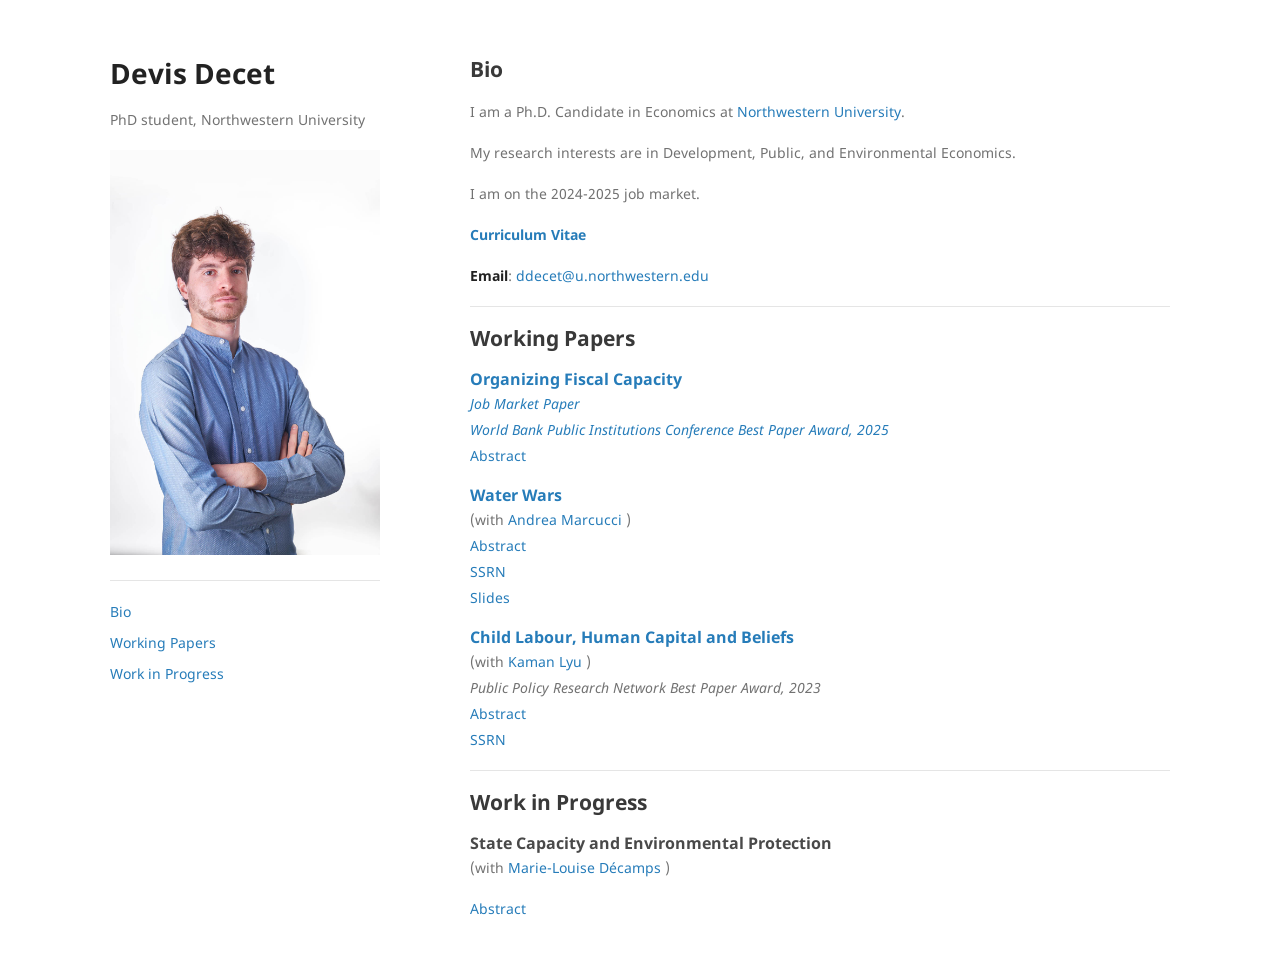
==== index.html @ 267883e8 "Update index.html" ====
<!DOCTYPE html>
<html lang="en">
    <head>
	<!-- Google tag (gtag.js) -->
<script async src="https://www.googletagmanager.com/gtag/js?id=G-SP0T7TRS7K"></script>
<script>
  window.dataLayer = window.dataLayer || [];
  function gtag(){dataLayer.push(arguments);}
  gtag('js', new Date());

  gtag('config', 'G-SP0T7TRS7K');
 </script>
	<meta name="generator" content="Hugo 0.121.1">
        <meta charset="UTF-8">
        <meta http-equiv="X-UA-Compatible" content="IE=edge">
        <meta name="viewport" content="width=device-width, initial-scale=1">
        <title>Devis Decet | Homepage</title>
        <meta name="google-site-verification" content="JzO6x3mqFqoxGF8lqye02dsWntMNMzwB_qEyMppvOHo" />
        <link rel="stylesheet" href="/css/style.css">
 <!--        <link rel="shortcut icon" type="image/x-icon" href="/favicon.ico"> -->
    </head>
    <body>
        <div class="wrapper">
            <header>
                <h1>Devis Decet</h1>

                
                <p>PhD student, Northwestern University</p>
                

                

                
                
                <img src="/images/dev_pic.jpg" alt="Logo" />
                
                

                <hr/>

              
              
<p class="contactinfo"><a href="/#bio">Bio</a></p>


<p class="contactinfo"><a href="/#working-papers">Working Papers</a></p>


<p class="contactinfo"><a href="/#work-in-progress">Work in Progress</a></p>




 

            </header>

<section>
    <h2 id="bio">Bio</h2>

<p>I am a Ph.D. Candidate in Economics at <a href="https://economics.northwestern.edu/">Northwestern University</a>.</p>
<p>My research interests are in Development, Public, and Environmental Economics.</p>
</p>I am on the 2024-2025 job market.</p>
<!-- In my research I use large surveys, administrative and geospatial data to investigate issues on state capacity, conflict and child labour.</p> -->
<p><strong><a href="/pdf/decet_cv.pdf">Curriculum Vitae</a></strong>
<p><strong>Email</strong>: <a href="ddecet@u.northwestern.edu">ddecet@u.northwestern.edu</a></p>
<!-- raw HTML omitted -->
<!-- raw HTML omitted -->
<!-- raw HTML omitted -->


<hr>
<h2 id="working-papers">Working Papers</h2>

<h3 style="margin:20px 0 5px;"><a href="/papers/DevisDecet_JMP.pdf" target="blank">Organizing Fiscal Capacity </h3>
<p style="margin:0 0 5px;"><em>Job Market Paper</em> </p>
<p style="margin:0 0 5px;"><em>World Bank Public Institutions Conference Best Paper Award, 2025</em></p>
<p style="margin:0 0 5px;"><a href="javascript:toggle(0)">Abstract<span id="pubabslink_0"></span></a><span id="pubabs_0" style="display:none;">: Which tax administration reforms can improve fiscal capacity in developing countries? This paper evaluates a reform of the Brazilian tax authority that centralized the structure of local tax offices, closing some offices and expanding others. Leveraging regional variation in the reform, I employ a matched difference-in-differences strategy to document how a more centralized structure affects fiscal capacity. I obtain three main findings. First, tax revenues decline in areas previously served by an office that was shut down but increase in areas served by an expanded office; the net effect is an increase in revenues in centralized regions. Second, one reason for the decline in revenues is that increased distance between tax offices and the areas they oversee reduces tax agents' ability to visit these places and gather local information. Third, one reason for the rise in revenues is that the reform has improved the allocation of resources by enabling the tax authority to focus staff effort on high-revenue potential areas and to give talented managers a larger span of control. These findings suggest that centralization can increase overall revenues but exacerbate regional inequality in tax enforcement.
</span></p>
	

<h3 style="margin:20px 0 5px;"><a href="/papers/water_wars.pdf" target="blank">Water Wars</a></h3>

<p style="margin:0 0 5px;">(with <a href="https://sites.google.com/view/andremarcucci/home" target="blank">Andrea Marcucci </a>)</p>

<p style="margin:0 0 5px;"><a href="javascript:toggle(1)">Abstract<span id="pubabslink_1"> </span></a><span id="pubabs_1" style="display:none;">: We study the relationship between access to water resources and local violence in Africa. Due to limited irrigation, rural communities rely on rainfall, rivers, and lakes for their economic needs. Rainfall scarcity can make access to water from rivers and lakes more valuable, thereby generating conflicts in rural settings. We explore this hypothesis by integrating granular data on the river network with high-resolution data on rainfall and violent conflict events in Africa from 1997 to 2021. We find that reduced rainfall in a location leads to more conflict in neighboring areas that are water-rich and located upstream along the river network. These are the sites that exert more control over the river flow. The effect is more pronounced in regions experiencing a long-term decline in water presence. Consistent with the proposed mechanism, conflicts concentrate in areas with higher returns to water access, as proxied by the presence of agricultural production. Additionally, the impact is more pronounced in regions with unequal water distribution among ethnic groups, highlighting how cooperation costs are an important friction preventing peaceful sharing of water resources. In terms of policy responses, we find that the effects tend to be mitigated in countries with stronger democratic institutions, better rule of law, higher state capacity and less corruption.
</span></p>

<p style="margin:0 0 5px;"><a href="https://papers.ssrn.com/sol3/papers.cfm?abstract_id=4672234" target="blank">SSRN</a></li>
<p style="margin:0 0 5px;"><a href="/papers/waterwars_slides_short.pdf" target="blank">Slides</a></li>

  
<h3 style="margin:20px 0 5px;"><a href="/papers/child_labour_beliefs.pdf" target="blank">Child Labour, Human Capital and Beliefs</a></h3>

<p style="margin:0 0 5px;">(with <a href="https://sites.northwestern.edu/kamanlyu/" target="blank">Kaman Lyu </a>)</p>
<p style="margin:0 0 5px;"><em>Public Policy Research Network Best Paper Award, 2023</em></p>
	
<p style="margin:0 0 5px;"><a href="javascript:toggle(2)">Abstract<span id="pubabslink_2"> </span></a><span id="pubabs_2" style="display:none;">: In contexts where child labour is pervasive, household decisions about allocating children's time between school and work involve a trade-off: current returns from child labour versus future returns from education. This paper tests for the existence of a third factor: future returns from child labour, as parents view farm work as an investment in agricultural skills. We provide evidence on each component of this trade-off in the context of rural Ghana by leveraging four waves of survey data on 5,000 households, exogenous shocks to agricultural productivity, and a vignette survey design to elicit parental beliefs.
</span></p>
<p style="margin:0 0 5px;"><a href="https://papers.ssrn.com/sol3/papers.cfm?abstract_id=4920684" target="blank">SSRN</a></li>



<hr>
<h2 id="work-in-progress">Work in Progress</h2>

<h3 style="margin:20px 0 5px;"> State Capacity and Environmental Protection</h3> (with <a href="https://sites.google.com/view/mstelman" target="blank">Marie-Louise Décamps </a>)</p> 
	
<p style="margin:0 0 5px;"><a href="javascript:toggle(3)">Abstract<span id="pubabslink_3"> </span></a><span id="pubabs_3" style="display:none;">: Policies against deforestation are crucial for fighting climate change. This paper examines how the governance of environmental agencies affects the effectiveness of these policies. In the context of Brazil, we compile a novel dataset that integrates satellite land use data, administrative data on the environmental agency organization and on agents' career, and enforcement activities. With the findings of this paper, we aim to uncover how governance reforms influence enforcement capacity and shape farmers' land use decisions, contributing to our understanding of how state capacity affects environmental conservation.
</span></p>
<!-- <h3 style="margin:20px 0 5px;"> The Geography of State Capacity in Africa </h3> -->

<!-- <h3 style="margin:20px 0 5px;"> Structural Transformation and Fiscal Legibility </h3> -->

<!-- <h3 style="margin:20px 0 5px;"> State capacity and environmental conservation </h3>
<p style="margin:0 0 5px;">(with <a href="" target="blank"> Marie Decamps </a>)</p> -->






</section>
      <footer>
      </footer>
    </div>
    <script src="/js/scale.fix.js"></script>
    
    <script>
		function toggle(pid) {
            objid = "pubabs_" + pid.toString();
            linkid = "pubabslink_" + pid.toString();
            absobj = document.getElementById(objid);
            linkobj = document.getElementById(linkid);
			if (absobj.style.display === "none") {
				absobj.style.display = "inline";
                linkobj.style.display = "none";
			}
			else {
				absobj.style.display = "none";
                linkobj.style.display = "inline";
            }
		}
	</script>
  </body>
</html>
---- css/style.css ----
@font-face {
  font-family: 'Noto Sans';
  font-weight: 400;
  font-style: normal;
  src: url("../fonts/Noto-Sans-regular/Noto-Sans-regular.eot");
  src: url("../fonts/Noto-Sans-regular/Noto-Sans-regular.eot?#iefix") format("embedded-opentype"), local("Noto Sans"), local("Noto-Sans-regular"), url("../fonts/Noto-Sans-regular/Noto-Sans-regular.woff2") format("woff2"), url("../fonts/Noto-Sans-regular/Noto-Sans-regular.woff") format("woff"), url("../fonts/Noto-Sans-regular/Noto-Sans-regular.ttf") format("truetype"), url("../fonts/Noto-Sans-regular/Noto-Sans-regular.svg#NotoSans") format("svg"); }
@font-face {
  font-family: 'Noto Sans';
  font-weight: 700;
  font-style: normal;
  src: url("../fonts/Noto-Sans-700/Noto-Sans-700.eot");
  src: url("../fonts/Noto-Sans-700/Noto-Sans-700.eot?#iefix") format("embedded-opentype"), local("Noto Sans Bold"), local("Noto-Sans-700"), url("../fonts/Noto-Sans-700/Noto-Sans-700.woff2") format("woff2"), url("../fonts/Noto-Sans-700/Noto-Sans-700.woff") format("woff"), url("../fonts/Noto-Sans-700/Noto-Sans-700.ttf") format("truetype"), url("../fonts/Noto-Sans-700/Noto-Sans-700.svg#NotoSans") format("svg"); }
@font-face {
  font-weight: 400;
  font-family: 'Noto Sans';
  font-style: italic;
  src: url("../fonts/Noto-Sans-italic/Noto-Sans-italic.eot");
  src: url("../fonts/Noto-Sans-italic/Noto-Sans-italic.eot?#iefix") format("embedded-opentype"), local("Noto Sans Italic"), local("Noto-Sans-italic"), url("../fonts/Noto-Sans-italic/Noto-Sans-italic.woff2") format("woff2"), url("../fonts/Noto-Sans-italic/Noto-Sans-italic.woff") format("woff"), url("../fonts/Noto-Sans-italic/Noto-Sans-italic.ttf") format("truetype"), url("../fonts/Noto-Sans-italic/Noto-Sans-italic.svg#NotoSans") format("svg"); }
@font-face {
  font-family: 'Noto Sans';
  font-weight: 700;
  font-style: italic;
  src: url("../fonts/Noto-Sans-700italic/Noto-Sans-700italic.eot");
  src: url("../fonts/Noto-Sans-700italic/Noto-Sans-700italic.eot?#iefix") format("embedded-opentype"), local("Noto Sans Bold Italic"), local("Noto-Sans-700italic"), url("../fonts/Noto-Sans-700italic/Noto-Sans-700italic.woff2") format("woff2"), url("../fonts/Noto-Sans-700italic/Noto-Sans-700italic.woff") format("woff"), url("../fonts/Noto-Sans-700italic/Noto-Sans-700italic.ttf") format("truetype"), url("../fonts/Noto-Sans-700italic/Noto-Sans-700italic.svg#NotoSans") format("svg"); }
.highlight table td {
  padding: 5px; }

.highlight table pre {
  margin: 0; }

.highlight .cm {
  color: #999988;
  font-style: italic; }

.highlight .cp {
  color: #999999;
  font-weight: bold; }

.highlight .c1 {
  color: #999988;
  font-style: italic; }

.highlight .cs {
  color: #999999;
  font-weight: bold;
  font-style: italic; }

.highlight .c, .highlight .cd {
  color: #999988;
  font-style: italic; }

.highlight .err {
  color: #a61717;
  background-color: #e3d2d2; }

.highlight .gd {
  color: #000000;
  background-color: #ffdddd; }

.highlight .ge {
  color: #000000;
  font-style: italic; }

.highlight .gr {
  color: #aa0000; }

.highlight .gh {
  color: #999999; }

.highlight .gi {
  color: #000000;
  background-color: #ddffdd; }

.highlight .go {
  color: #888888; }

.highlight .gp {
  color: #555555; }

.highlight .gs {
  font-weight: bold; }

.highlight .gu {
  color: #aaaaaa; }

.highlight .gt {
  color: #aa0000; }

.highlight .kc {
  color: #000000;
  font-weight: bold; }

.highlight .kd {
  color: #000000;
  font-weight: bold; }

.highlight .kn {
  color: #000000;
  font-weight: bold; }

.highlight .kp {
  color: #000000;
  font-weight: bold; }

.highlight .kr {
  color: #000000;
  font-weight: bold; }

.highlight .kt {
  color: #445588;
  font-weight: bold; }

.highlight .k, .highlight .kv {
  color: #000000;
  font-weight: bold; }

.highlight .mf {
  color: #009999; }

.highlight .mh {
  color: #009999; }

.highlight .il {
  color: #009999; }

.highlight .mi {
  color: #009999; }

.highlight .mo {
  color: #009999; }

.highlight .m, .highlight .mb, .highlight .mx {
  color: #009999; }

.highlight .sb {
  color: #d14; }

.highlight .sc {
  color: #d14; }

.highlight .sd {
  color: #d14; }

.highlight .s2 {
  color: #d14; }

.highlight .se {
  color: #d14; }

.highlight .sh {
  color: #d14; }

.highlight .si {
  color: #d14; }

.highlight .sx {
  color: #d14; }

.highlight .sr {
  color: #009926; }

.highlight .s1 {
  color: #d14; }

.highlight .ss {
  color: #990073; }

.highlight .s {
  color: #d14; }

.highlight .na {
  color: #008080; }

.highlight .bp {
  color: #999999; }

.highlight .nb {
  color: #0086B3; }

.highlight .nc {
  color: #445588;
  font-weight: bold; }

.highlight .no {
  color: #008080; }

.highlight .nd {
  color: #3c5d5d;
  font-weight: bold; }

.highlight .ni {
  color: #800080; }

.highlight .ne {
  color: #990000;
  font-weight: bold; }

.highlight .nf {
  color: #990000;
  font-weight: bold; }

.highlight .nl {
  color: #990000;
  font-weight: bold; }

.highlight .nn {
  color: #555555; }

.highlight .nt {
  color: #000080; }

.highlight .vc {
  color: #008080; }

.highlight .vg {
  color: #008080; }

.highlight .vi {
  color: #008080; }

.highlight .nv {
  color: #008080; }

.highlight .ow {
  color: #000000;
  font-weight: bold; }

.highlight .o {
  color: #000000;
  font-weight: bold; }

.highlight .w {
  color: #bbbbbb; }

.highlight {
  background-color: #f8f8f8; }

body {
  background-color: #fff;
  padding: 50px;
  font: 14px/1.5 "Noto Sans", "Helvetica Neue", Helvetica, Arial, sans-serif;
  color: #727272;
  font-weight: 400; }

h1, h2, h3, h4, h5, h6 {
  color: #222;
  margin: 0 0 20px; }

p, ul, ol, table, pre, dl {
  margin: 0 0 20px; }

p.contactinfo {
  margin: 0 0 10px; }

p.lastcontactinfo {
  margin: 0 0 20px; }

p img.inline-logo {
  display: inline-flex;
  align-self: center;
  position: relative;
  height: 0.8em;
  bottom: -0.04em; }

p img.octicons {
  display: inline-flex;
  align-self: center;
  position: relative;
  height: 1.2em;
  bottom: -0.16em; }

p span.hideit {
  display: none; }

.pgp-fingerprint span:first-child {
  padding-left: 0; }

.pgp-fingerprint span {
  padding-left: 1px; }

h1, h2, h3 {
  line-height: 1.1; }

h1 {
  font-size: 28px; }

h2 {
  color: #393939; }

h3, h4, h5, h6 {
  color: #494949; }

a {
  color: #267CB9;
  text-decoration: none; }

a:hover, a:focus {
  color: #046; }

a small {
  font-size: 11px;
  color: #777;
  margin-top: -0.3em;
  display: block; }

a:hover small {
  color: #777; }

.wrapper {
  width: 1060px;
  margin: 0 auto; }

blockquote {
  border-left: 1px solid #e5e5e5;
  margin: 0;
  padding: 0 0 0 20px;
  font-style: italic; }

code, pre {
  font-family: Monaco, Bitstream Vera Sans Mono, Lucida Console, Terminal, Consolas, Liberation Mono, DejaVu Sans Mono, Courier New, monospace;
  color: #333; }

pre {
  padding: 8px 15px;
  background: #f8f8f8;
  border-radius: 5px;
  border: 1px solid #e5e5e5;
  overflow-x: auto; }

table {
  width: 100%;
  border-collapse: collapse; }

th, td {
  text-align: left;
  padding: 5px 10px;
  border-bottom: 1px solid #e5e5e5; }

dt {
  color: #444;
  font-weight: 700; }

th {
  color: #444; }

img {
  max-width: 100%; }

header {
  width: 270px;
  float: left;
  position: fixed;
  -webkit-font-smoothing: subpixel-antialiased; }

header ul {
  list-style: none;
  height: 40px;
  padding: 0;
  background: #f4f4f4;
  border-radius: 5px;
  border: 1px solid #e0e0e0;
  width: 270px; }

header li {
  width: 89px;
  float: left;
  border-right: 1px solid #e0e0e0;
  height: 40px; }

header li:first-child a {
  border-radius: 5px 0 0 5px; }

header li:last-child a {
  border-radius: 0 5px 5px 0; }

header ul a {
  line-height: 1;
  font-size: 11px;
  color: #676767;
  display: block;
  text-align: center;
  padding-top: 6px;
  height: 34px; }

header ul a:hover, header ul a:focus {
  color: #675C5C;
  font-weight: bold; }

header ul a:active {
  background-color: #f0f0f0; }

strong {
  color: #222;
  font-weight: 700; }

header ul li + li + li {
  border-right: none;
  width: 89px; }

header ul a strong {
  font-size: 14px;
  display: block;
  color: #222; }

section {
  width: 700px;
  float: right;
  padding-bottom: 50px; }

small {
  font-size: 11px; }

hr {
  border: 0;
  background: #e5e5e5;
  height: 1px;
  margin: 20px 0 20px; }

footer {
  width: 270px;
  float: left;
  position: fixed;
  bottom: 50px;
  -webkit-font-smoothing: subpixel-antialiased; }

@media print, screen and (max-width: 1160px) {
  div.wrapper {
    width: auto;
    margin: 0; }

  header, section, footer {
    float: none;
    position: static;
    width: auto; }

  header {
    padding-right: 320px; }

  section {
    border: 1px solid #e5e5e5;
    border-width: 1px 0;
    padding: 20px 0;
    margin: 0 0 20px; }

  header a small {
    display: inline; }

  header ul {
    position: absolute;
    right: 50px;
    top: 52px; } }
@media print, screen and (max-width: 720px) {
  body {
    word-wrap: break-word; }

  header {
    padding: 0; }

  header ul, header p.view {
    position: static; }

  pre, code {
    word-wrap: normal; } }
@media print, screen and (max-width: 480px) {
  body {
    padding: 15px; }

  header ul {
    width: 99%; }

  header li, header ul li + li + li {
    width: 33%; } }
@media print {
  body {
    padding: 0.4in;
    font-size: 12pt;
    color: #444; } }
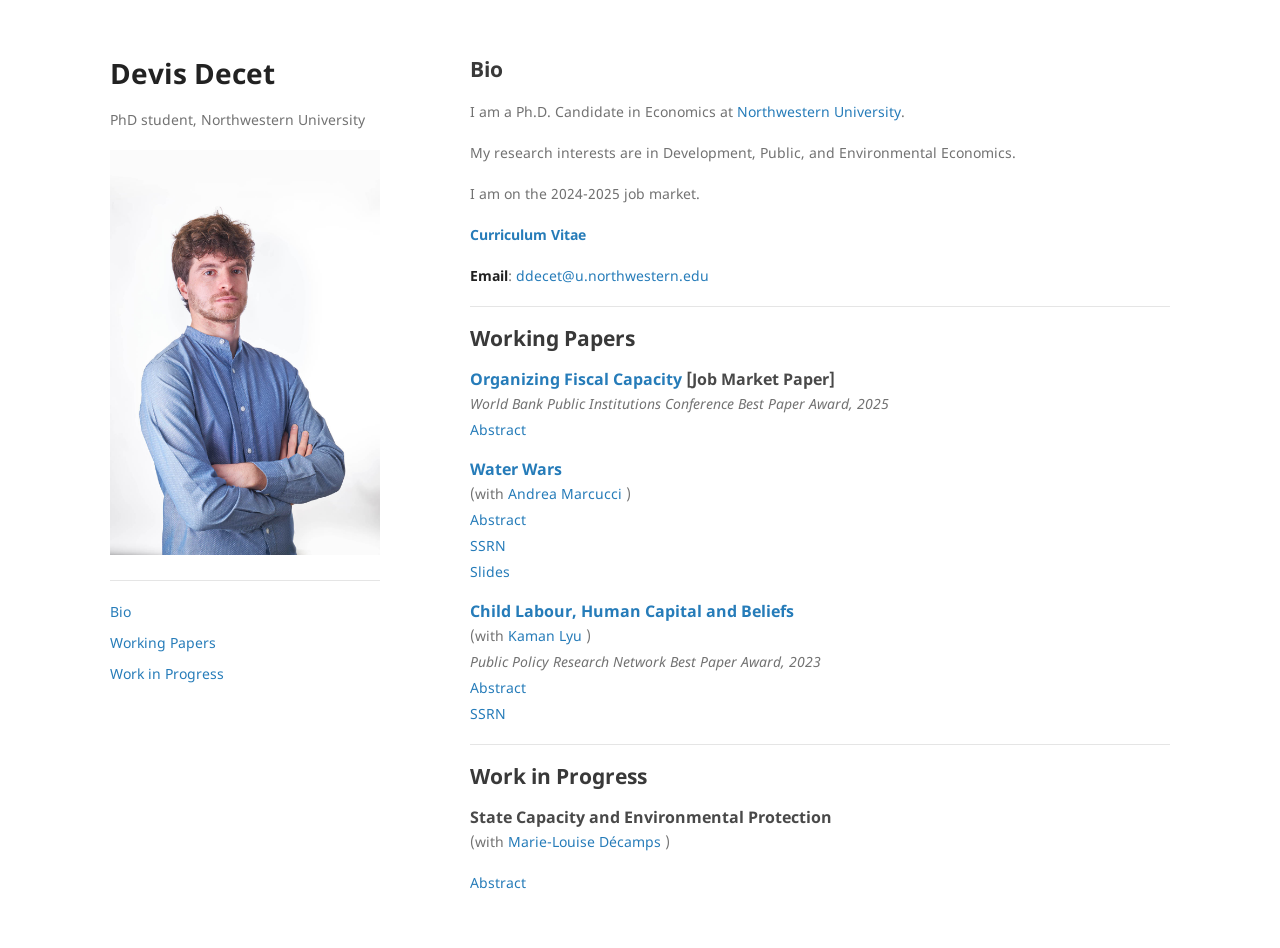
==== commit 67a38fdd: "Update index.html" ====
--- a/index.html
+++ b/index.html
@@ -72,8 +72,7 @@
 <hr>
 <h2 id="working-papers">Working Papers</h2>
 
-<h3 style="margin:20px 0 5px;"><a href="/papers/DevisDecet_JMP.pdf" target="blank">Organizing Fiscal Capacity </h3>
-<p style="margin:0 0 5px;"><em>Job Market Paper</em> </p>
+<h3 style="margin:20px 0 5px;"><a href="/papers/DevisDecet_JMP.pdf" target="blank">Organizing Fiscal Capacity </a> [Job Market Paper] </h3> 
 <p style="margin:0 0 5px;"><em>World Bank Public Institutions Conference Best Paper Award, 2025</em></p>
 <p style="margin:0 0 5px;"><a href="javascript:toggle(0)">Abstract<span id="pubabslink_0"></span></a><span id="pubabs_0" style="display:none;">: Which tax administration reforms can improve fiscal capacity in developing countries? This paper evaluates a reform of the Brazilian tax authority that centralized the structure of local tax offices, closing some offices and expanding others. Leveraging regional variation in the reform, I employ a matched difference-in-differences strategy to document how a more centralized structure affects fiscal capacity. I obtain three main findings. First, tax revenues decline in areas previously served by an office that was shut down but increase in areas served by an expanded office; the net effect is an increase in revenues in centralized regions. Second, one reason for the decline in revenues is that increased distance between tax offices and the areas they oversee reduces tax agents' ability to visit these places and gather local information. Third, one reason for the rise in revenues is that the reform has improved the allocation of resources by enabling the tax authority to focus staff effort on high-revenue potential areas and to give talented managers a larger span of control. These findings suggest that centralization can increase overall revenues but exacerbate regional inequality in tax enforcement.
 </span></p>
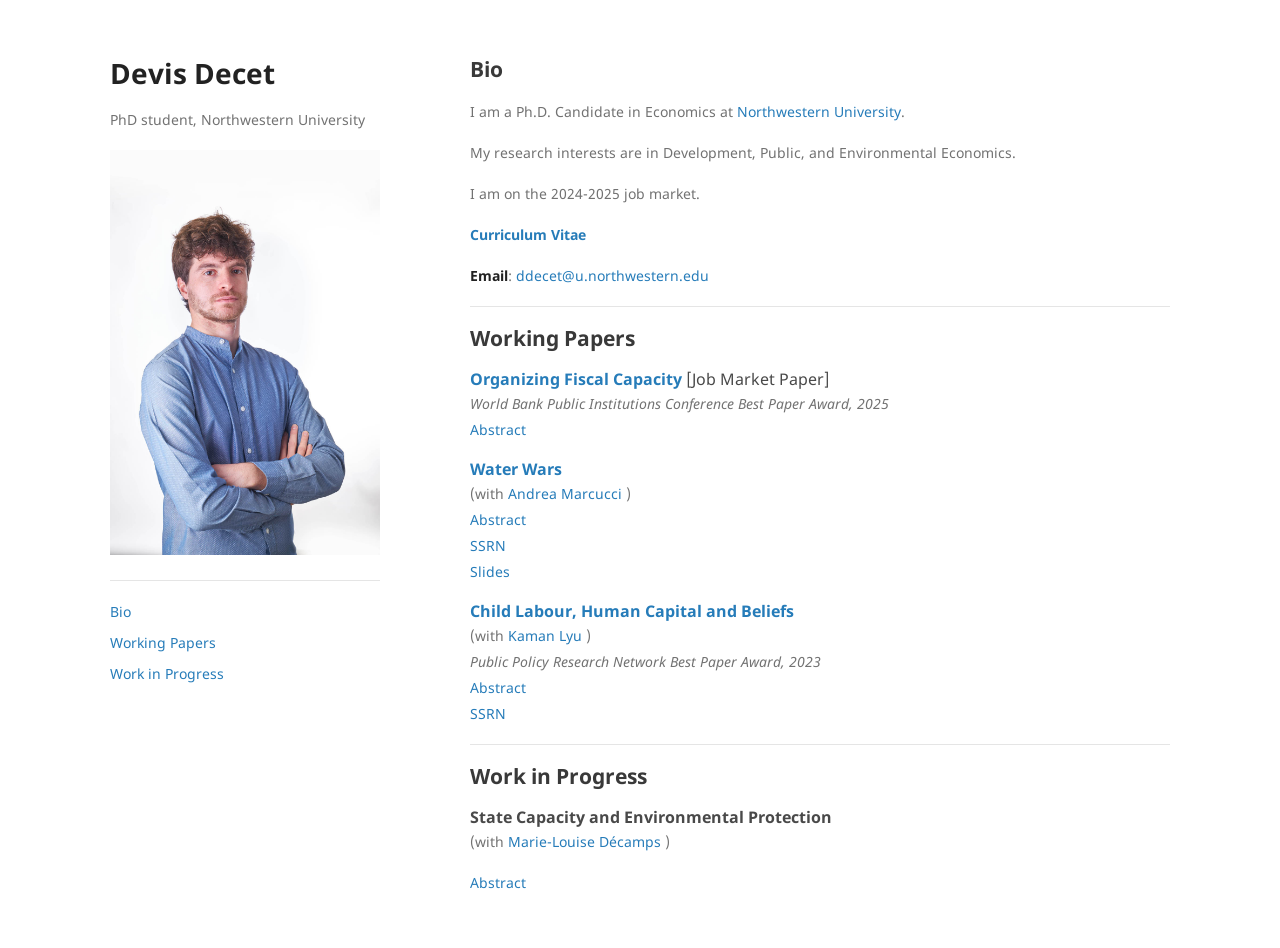
==== commit c9348e08: "Update index.html" ====
--- a/index.html
+++ b/index.html
@@ -72,7 +72,10 @@
 <hr>
 <h2 id="working-papers">Working Papers</h2>
 
-<h3 style="margin:20px 0 5px;"><a href="/papers/DevisDecet_JMP.pdf" target="blank">Organizing Fiscal Capacity </a> [Job Market Paper] </h3> 
+<h3 style="margin:20px 0 5px;">
+  <a href="/papers/DevisDecet_JMP.pdf" target="blank">Organizing Fiscal Capacity</a> 
+  <span style="font-weight: normal;">[Job Market Paper]</span>
+</h3>
 <p style="margin:0 0 5px;"><em>World Bank Public Institutions Conference Best Paper Award, 2025</em></p>
 <p style="margin:0 0 5px;"><a href="javascript:toggle(0)">Abstract<span id="pubabslink_0"></span></a><span id="pubabs_0" style="display:none;">: Which tax administration reforms can improve fiscal capacity in developing countries? This paper evaluates a reform of the Brazilian tax authority that centralized the structure of local tax offices, closing some offices and expanding others. Leveraging regional variation in the reform, I employ a matched difference-in-differences strategy to document how a more centralized structure affects fiscal capacity. I obtain three main findings. First, tax revenues decline in areas previously served by an office that was shut down but increase in areas served by an expanded office; the net effect is an increase in revenues in centralized regions. Second, one reason for the decline in revenues is that increased distance between tax offices and the areas they oversee reduces tax agents' ability to visit these places and gather local information. Third, one reason for the rise in revenues is that the reform has improved the allocation of resources by enabling the tax authority to focus staff effort on high-revenue potential areas and to give talented managers a larger span of control. These findings suggest that centralization can increase overall revenues but exacerbate regional inequality in tax enforcement.
 </span></p>
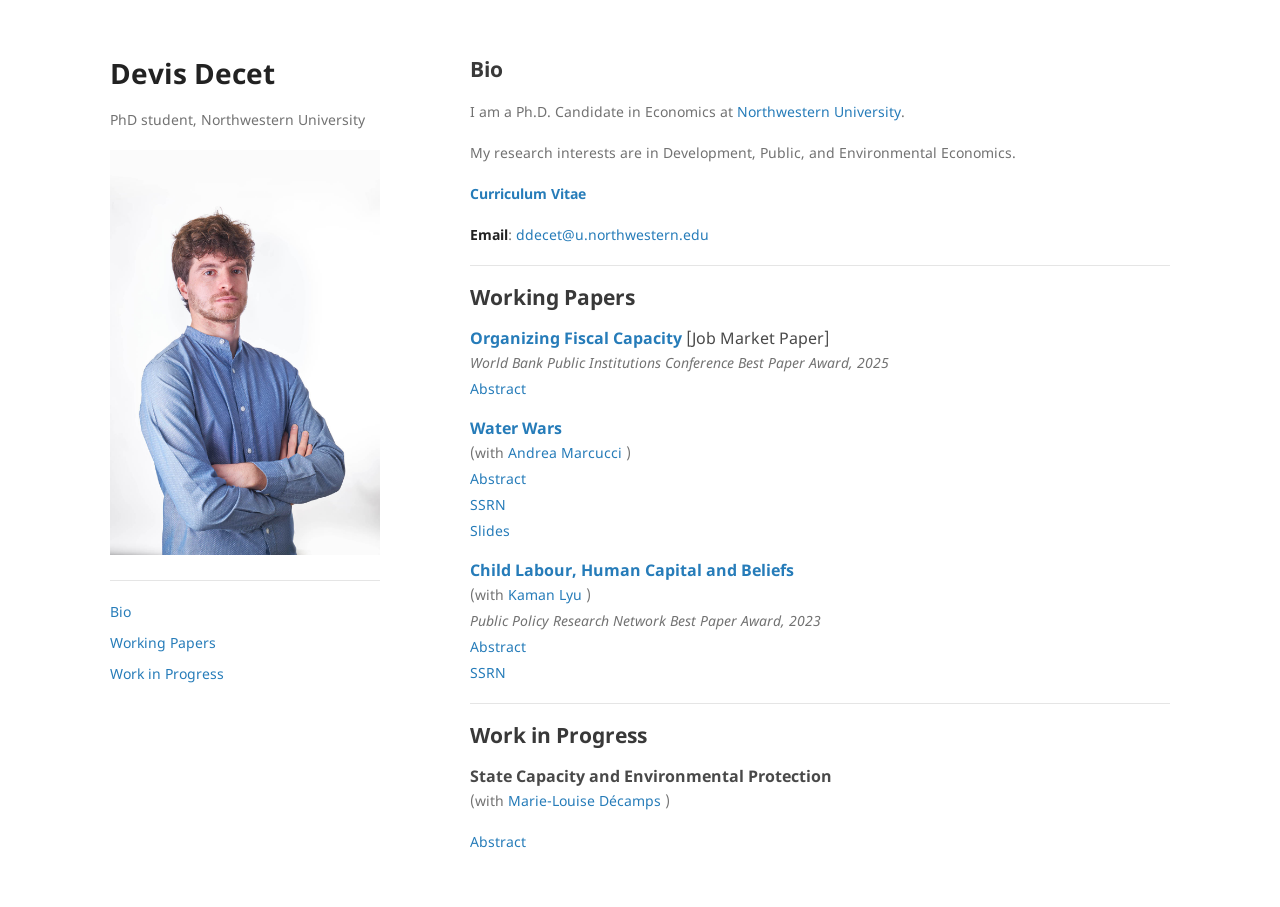
==== commit 2474ae9d: "Update index.html" ====
--- a/index.html
+++ b/index.html
@@ -59,8 +59,8 @@
     <h2 id="bio">Bio</h2>
 
 <p>I am a Ph.D. Candidate in Economics at <a href="https://economics.northwestern.edu/">Northwestern University</a>.</p>
-<p>My research interests are in Development, Public, and Environmental Economics.</p>
-</p>I am on the 2024-2025 job market.</p>
+<p> My research interests are in Development, Public, and Environmental Economics.</p>
+<!-- </p>I am on the 2024-2025 job market.</p> -->
 <!-- In my research I use large surveys, administrative and geospatial data to investigate issues on state capacity, conflict and child labour.</p> -->
 <p><strong><a href="/pdf/decet_cv.pdf">Curriculum Vitae</a></strong>
 <p><strong>Email</strong>: <a href="ddecet@u.northwestern.edu">ddecet@u.northwestern.edu</a></p>
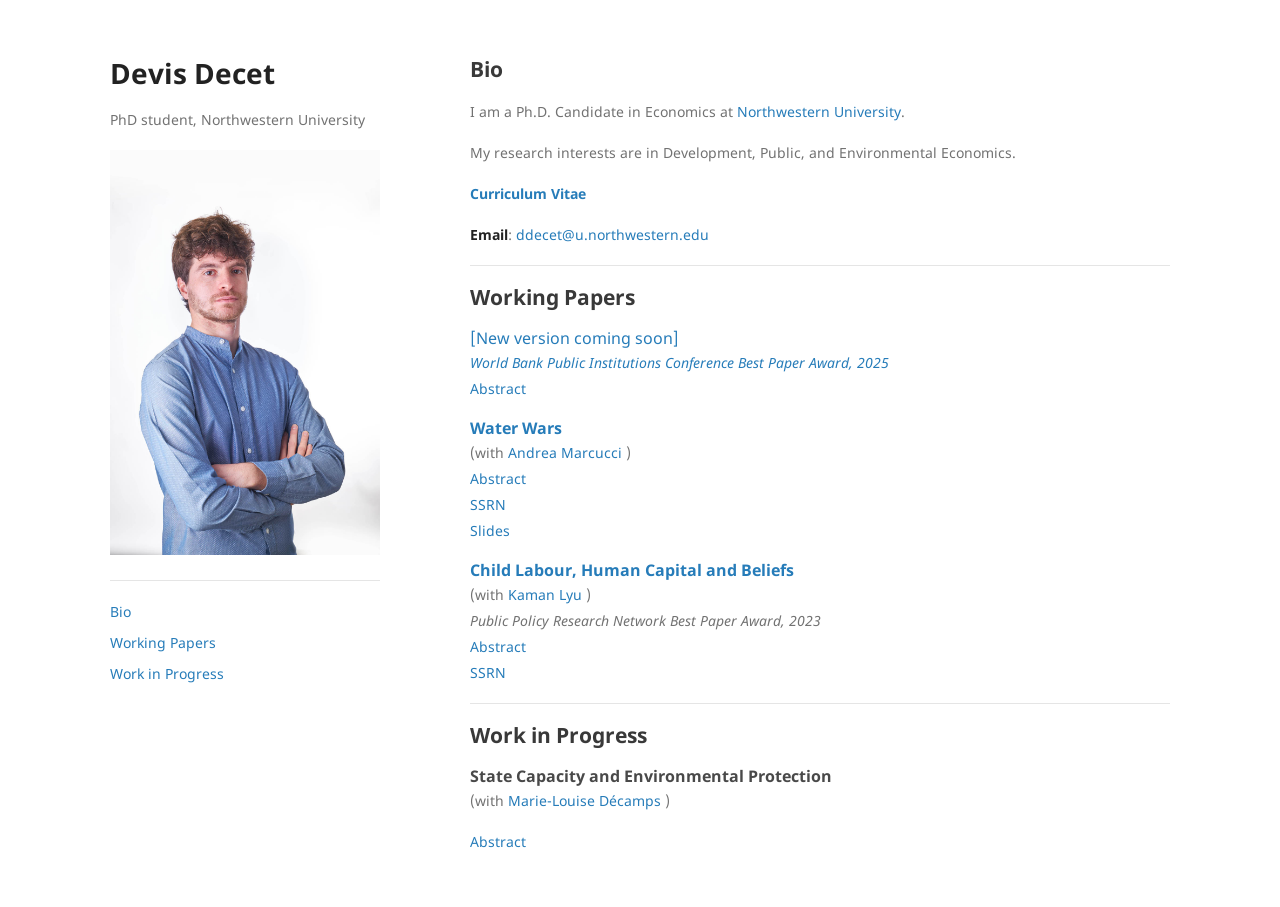
==== commit d577ece3: "Update index.html" ====
--- a/index.html
+++ b/index.html
@@ -73,11 +73,12 @@
 <h2 id="working-papers">Working Papers</h2>
 
 <h3 style="margin:20px 0 5px;">
-  <a href="/papers/DevisDecet_JMP.pdf" target="blank">Organizing Fiscal Capacity</a> 
-  <span style="font-weight: normal;">[Job Market Paper]</span>
+<!-- <a href="/papers/DevisDecet_JMP.pdf" target="blank">Organizing Fiscal Capacity</a> -->
+ <a Organizing Fiscal Capacity</a> 
+  <span style="font-weight: normal;">[New version coming soon]</span>
 </h3>
 <p style="margin:0 0 5px;"><em>World Bank Public Institutions Conference Best Paper Award, 2025</em></p>
-<p style="margin:0 0 5px;"><a href="javascript:toggle(0)">Abstract<span id="pubabslink_0"></span></a><span id="pubabs_0" style="display:none;">: Which tax administration reforms can improve fiscal capacity in developing countries? This paper evaluates a reform of the Brazilian tax authority that centralized the structure of local tax offices, closing some offices and expanding others. Leveraging regional variation in the reform, I employ a matched difference-in-differences strategy to document how a more centralized structure affects fiscal capacity. I obtain three main findings. First, tax revenues decline in areas previously served by an office that was shut down but increase in areas served by an expanded office; the net effect is an increase in revenues in centralized regions. Second, one reason for the decline in revenues is that increased distance between tax offices and the areas they oversee reduces tax agents' ability to visit these places and gather local information. Third, one reason for the rise in revenues is that the reform has improved the allocation of resources by enabling the tax authority to focus staff effort on high-revenue potential areas and to give talented managers a larger span of control. These findings suggest that centralization can increase overall revenues but exacerbate regional inequality in tax enforcement.
+<p style="margin:0 0 5px;"><a href="javascript:toggle(0)">Abstract<span id="pubabslink_0"></span></a><span id="pubabs_0" style="display:none;">: Which tax administration reforms can improve fiscal capacity in developing countries? This paper evaluates a reform of the Brazilian tax authority that centralized the structure of local tax offices, closing some offices and expanding others. Leveraging regional variation in the reform, I employ a matched difference-in-differences strategy to document how a more centralized structure affects fiscal capacity. I obtain three main findings. First, centralized regions experience an aggregate increase in tax revenues. The increase in revenues is driven by areas served by expanded offices. Second, the reform reduces the ability of tax agents to visit peripheral areas they oversee, which decreases their ability to gather local information and enforce tax compliance. Third, the reform improves the allocation of resources by enabling the tax authority to focus staff effort on high-revenue potential areas and to give talented managers a larger span of control. These findings suggest that centralization can increase overall revenues but exacerbate regional inequality in tax enforcement. </span></p>
 </span></p>
 	
 
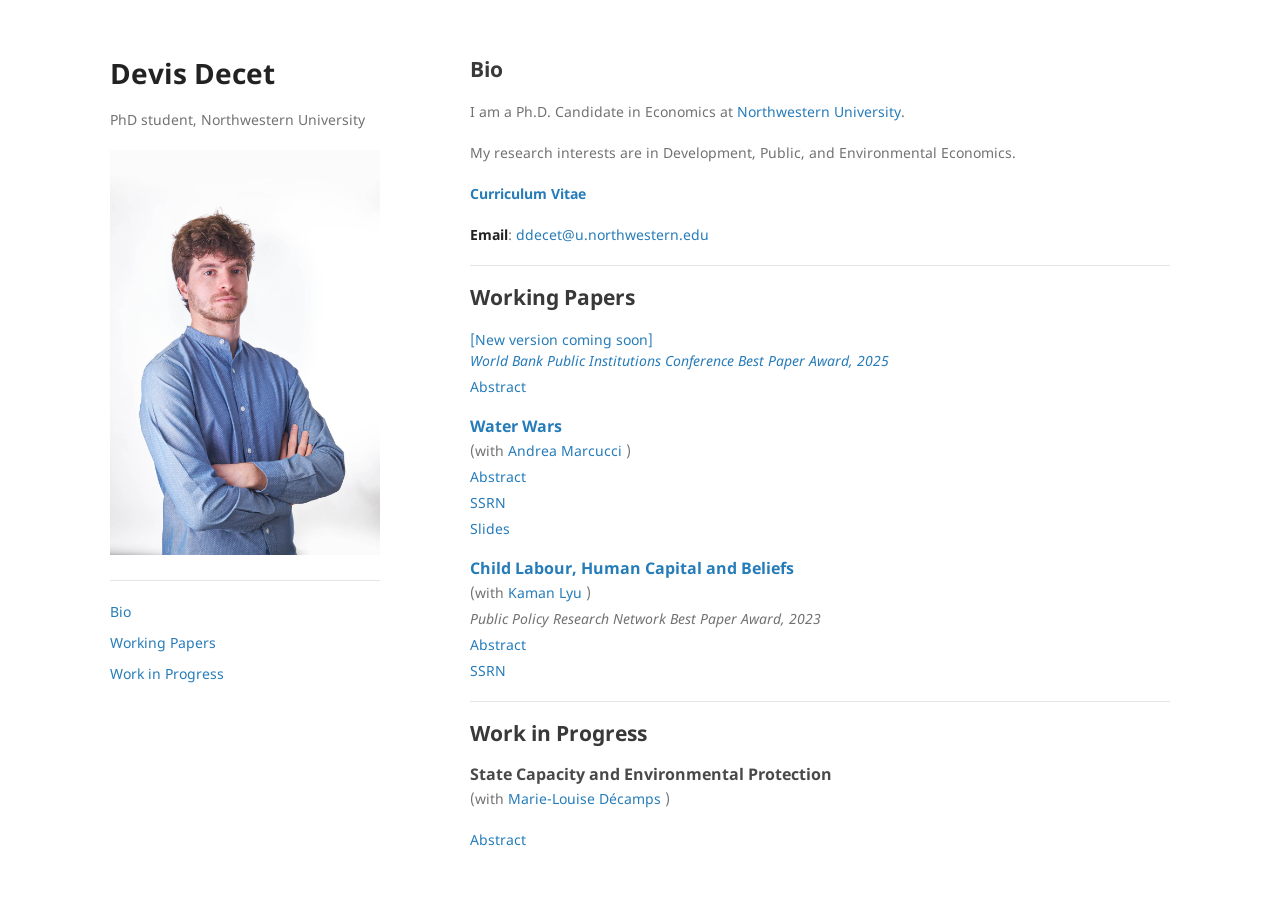
==== commit a9bb10a1: "Update index.html" ====
--- a/index.html
+++ b/index.html
@@ -72,9 +72,8 @@
 <hr>
 <h2 id="working-papers">Working Papers</h2>
 
-<h3 style="margin:20px 0 5px;">
-<!-- <a href="/papers/DevisDecet_JMP.pdf" target="blank">Organizing Fiscal Capacity</a> -->
- <a Organizing Fiscal Capacity</a> 
+<!-- <h3 style="margin:20px 0 5px;"><a href="/papers/DevisDecet_JMP.pdf" target="blank">Organizing Fiscal Capacity</a></h3> -->
+ <h3 style="margin:20px 0 5px;"><a <a Organizing Fiscal Capacity</a></h3>
   <span style="font-weight: normal;">[New version coming soon]</span>
 </h3>
 <p style="margin:0 0 5px;"><em>World Bank Public Institutions Conference Best Paper Award, 2025</em></p>
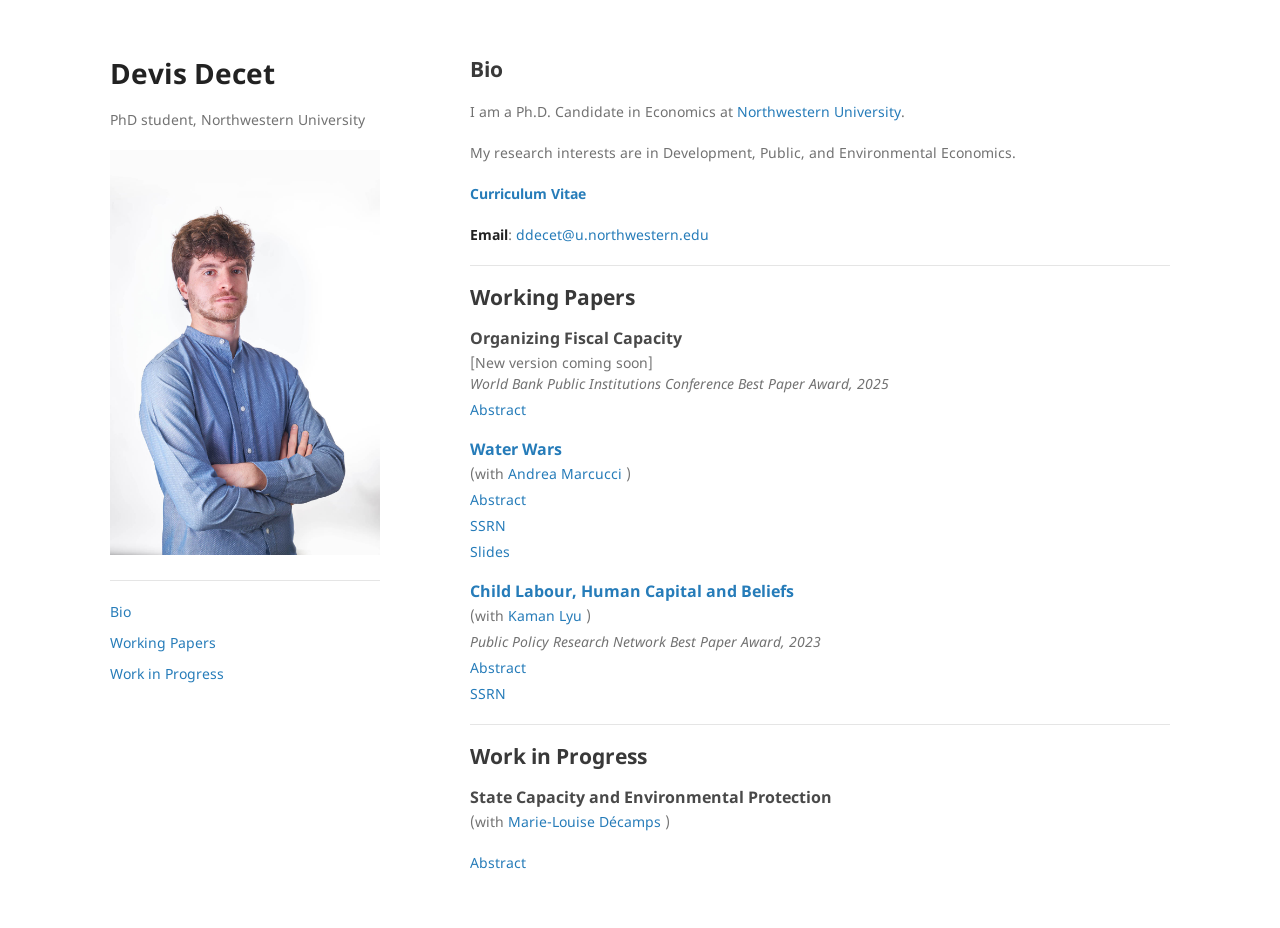
==== commit 7b475b08: "Update index.html" ====
--- a/index.html
+++ b/index.html
@@ -73,7 +73,7 @@
 <h2 id="working-papers">Working Papers</h2>
 
 <!-- <h3 style="margin:20px 0 5px;"><a href="/papers/DevisDecet_JMP.pdf" target="blank">Organizing Fiscal Capacity</a></h3> -->
- <h3 style="margin:20px 0 5px;"><a <a Organizing Fiscal Capacity</a></h3>
+<h3 style="margin:20px 0 5px;"> Organizing Fiscal Capacity</h3> 
   <span style="font-weight: normal;">[New version coming soon]</span>
 </h3>
 <p style="margin:0 0 5px;"><em>World Bank Public Institutions Conference Best Paper Award, 2025</em></p>
